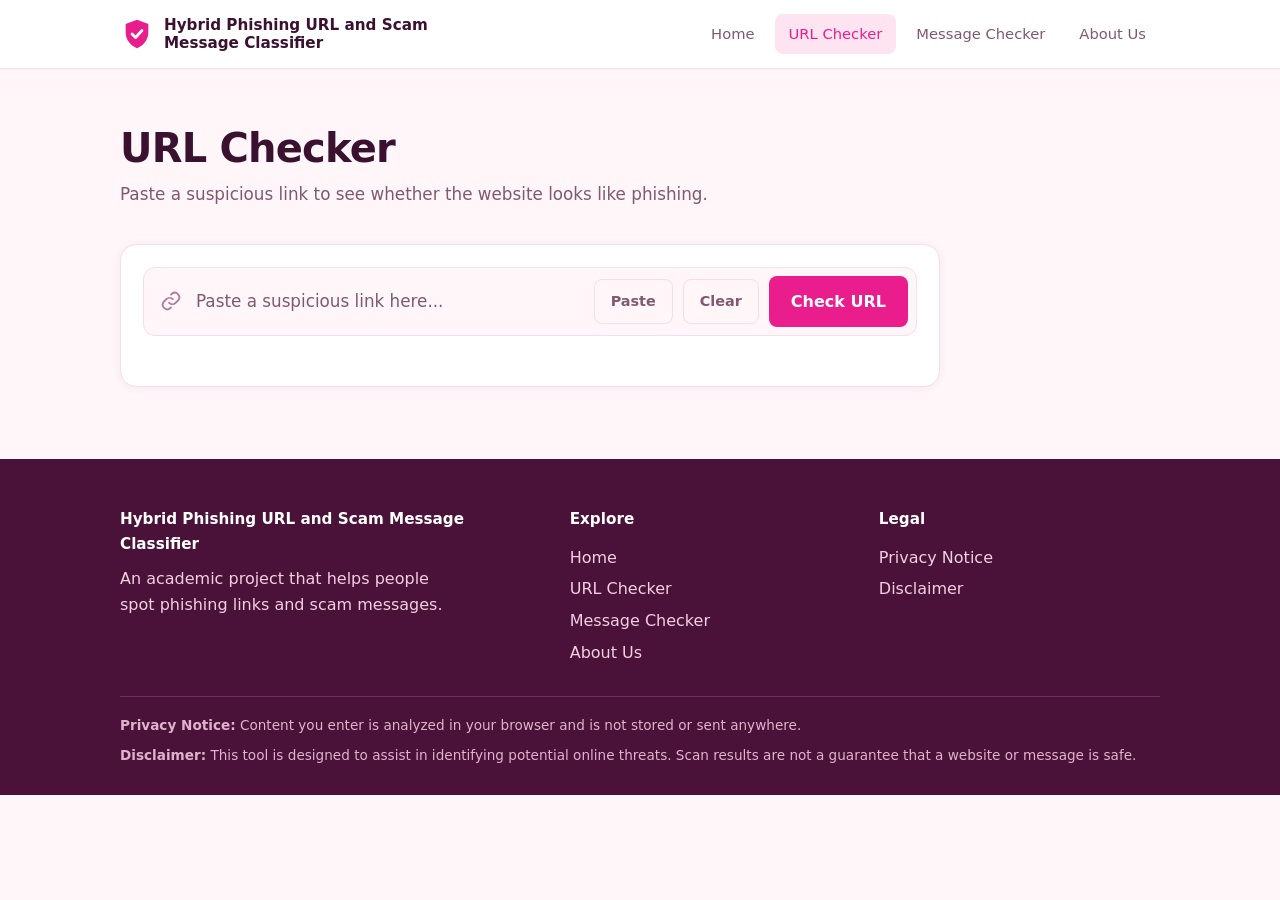
==== phishguard/src/phishguard/ui/url-checker.html @ 2243b6de "Add Naive Bayes classifier and comparison. Moved ui" ====
<!DOCTYPE html>
<html lang="en">
<head>
<meta charset="utf-8">
<meta name="viewport" content="width=device-width, initial-scale=1, viewport-fit=cover">
<title>URL Checker | Hybrid Phishing URL and Scam Message Classifier</title>
<link rel="stylesheet" href="css/styles.css">
</head>
<body>
<div id="app"></div>
<noscript>This site needs JavaScript turned on.</noscript>

<script src="js/url-classifier.js"></script>
<script src="js/common.js"></script>
<script src="js/layout.js"></script>
<script src="js/pages/url.js"></script>
</body>
</html>
---- phishguard/src/phishguard/ui/css/styles.css ----
/* ==========================================================
   Hybrid Phishing URL and Scam Message Classifier
   Shared stylesheet for every page
   ========================================================== */

/* ---------- Design tokens ---------- */
:root{--bg:#fff6fa;--surface:#fff;--ink:#3a1230;--muted:#80596f;--line:#f7dce9;--pink:#e91e8c;--pink-soft:#fde4f0;--green:#12a150;--green-soft:#e6f6ec;--blue:#e91e8c;--blue-soft:#fde4f0;--amber:#d98a00;--amber-soft:#fff4dc;--red:#d93a3a;--red-soft:#fdeaea;--shadow:0 1px 8px rgba(58,18,48,.06);
box-sizing:border-box;padding-top:env(safe-area-inset-top,0px);padding-bottom:env(safe-area-inset-bottom,0px)}
@media (prefers-color-scheme:dark){:root:not([data-theme="light"]){--bg:#1f0f1b;--surface:#2b1626;--ink:#fde8f3;--muted:#d3a9c2;--line:#4a2a40;--green-soft:#0f2e22;--blue-soft:#4a1a38;--pink-soft:#4a1a38;--amber-soft:#33280c;--red-soft:#361618;--shadow:0 10px 30px rgba(0,0,0,.35);color-scheme:dark}}
:root[data-theme="dark"]{--bg:#1f0f1b;--surface:#2b1626;--ink:#fde8f3;--muted:#d3a9c2;--line:#4a2a40;--green-soft:#0f2e22;--blue-soft:#4a1a38;--pink-soft:#4a1a38;--amber-soft:#33280c;--red-soft:#361618;--shadow:0 10px 30px rgba(0,0,0,.35);color-scheme:dark}

/* ---------- Base ---------- */
html{scroll-behavior:smooth;scroll-padding-top:calc(80px + env(safe-area-inset-top,0px))}
*{box-sizing:border-box}
body{margin:0;background:var(--bg);color:var(--ink);font-family:"Inter","Segoe UI",system-ui,-apple-system,Arial,sans-serif;line-height:1.6}
a{color:inherit;text-decoration:none}
:focus-visible{outline:3px solid var(--blue);outline-offset:2px}
.wrap{max-width:1080px;margin:0 auto;padding:0 20px}
section{padding:64px 0}
.hide{display:none!important}

/* ---------- Header and navigation ---------- */
header{position:sticky;top:env(safe-area-inset-top,0px);z-index:20;background:var(--surface);border-bottom:1px solid var(--line)}
.bar{display:flex;align-items:center;justify-content:space-between;gap:16px;min-height:68px}
.brand{display:flex;align-items:center;gap:10px;font-weight:700;font-size:.95rem;line-height:1.2;max-width:340px}
.brand svg{flex:none}
nav{display:flex;gap:6px}
nav a{padding:8px 14px;border-radius:8px;font-weight:500;font-size:.92rem;color:var(--muted);transition:.2s}
nav a:hover,nav a.on{background:var(--pink-soft);color:var(--pink)}
.menu{display:none;background:none;border:1px solid var(--line);border-radius:10px;padding:8px 12px;color:var(--ink);font-size:1rem;cursor:pointer}

/* ---------- Headings and text ---------- */
h2{font-size:clamp(1.5rem,3vw,2rem);margin:0 0 10px;letter-spacing:-.01em}
.lead{color:var(--muted);max-width:620px;margin:0 0 32px}
.center{text-align:center}.center .lead{margin-inline:auto}
.alt{background:var(--surface);border-block:1px solid var(--line)}

/* ---------- Home hero ---------- */
.hero{text-align:center;padding:64px 0 40px}
.hero h1{font-size:clamp(2rem,4.5vw,3rem);line-height:1.15;margin:18px auto 14px;max-width:780px;letter-spacing:-.02em}
.hero p.sub{max-width:620px;margin:0 auto 32px;color:var(--muted);font-size:1.1rem}
.shield{width:60px;height:60px;margin:0 auto}
.cta-grid{display:grid;grid-template-columns:repeat(auto-fit,minmax(260px,1fr));gap:18px;max-width:820px;margin:0 auto;text-align:left}
.cta{display:block;background:var(--surface);border:1px solid var(--line);border-radius:16px;box-shadow:var(--shadow);padding:24px;transition:.2s}
.cta:hover{border-color:var(--pink);transform:translateY(-2px)}
.cta h3{margin:0 0 6px;font-size:1.15rem}.cta p{margin:0 0 14px;color:var(--muted)}
.cta .go{color:var(--pink);font-weight:600}

/* ---------- Page heading for inner pages ---------- */
.page-head{padding:56px 0 8px}
.page-head h1{font-size:clamp(1.8rem,4vw,2.5rem);line-height:1.15;margin:0 0 10px;letter-spacing:-.02em}
.page-head p{margin:0;color:var(--muted);max-width:620px;font-size:1.05rem}
.tool{padding:28px 0 72px}

/* ---------- Checker card ---------- */
.checker{background:var(--surface);border:1px solid var(--line);border-radius:16px;box-shadow:var(--shadow);padding:22px;max-width:820px;text-align:left}
.checker.wide{max-width:none}
.field{display:flex;align-items:center;gap:10px;border:1px solid var(--line);border-radius:12px;padding:6px 8px 6px 16px;background:var(--bg);transition:.2s}
.field:focus-within{border-color:var(--blue);box-shadow:0 0 0 4px var(--blue-soft)}
.field.err{border-color:var(--red)}
.field input{flex:1;min-width:0;border:0;background:transparent;font:inherit;font-size:1.05rem;padding:14px 4px;color:var(--ink);outline:0}
.field input::placeholder,textarea::placeholder{color:var(--muted)}
textarea{width:100%;min-height:170px;resize:vertical;border:1px solid var(--line);border-radius:12px;padding:16px;font:inherit;background:var(--bg);color:var(--ink);transition:.2s}
textarea:focus{outline:0;border-color:var(--blue);box-shadow:0 0 0 4px var(--blue-soft)}
textarea.err{border-color:var(--red)}
.count{color:var(--muted);font-size:.88rem}
.row{display:flex;gap:10px;margin-top:14px;flex-wrap:wrap;align-items:center}
.row .grow{flex:1}
.msg-err{color:var(--red);font-size:.9rem;margin-top:10px;min-height:1.3em}

/* ---------- Buttons ---------- */
.btn{font:inherit;font-weight:600;border:0;border-radius:8px;padding:13px 22px;cursor:pointer;transition:.2s;display:inline-flex;align-items:center;gap:8px;justify-content:center}
.btn.primary{background:var(--pink);color:#fff}.btn.primary:hover{filter:brightness(1.08);transform:translateY(-1px)}
.btn.ghost{background:transparent;color:var(--muted);border:1px solid var(--line);padding:10px 16px;font-size:.9rem}
.btn.ghost:hover{color:var(--ink);background:var(--surface)}
.btn:disabled{opacity:.7;cursor:wait}
.spin{width:18px;height:18px;border-radius:50%;border:3px solid rgba(255,255,255,.4);border-top-color:#fff;animation:sp .7s linear infinite}
@keyframes sp{to{transform:rotate(360deg)}}

/* ---------- Result panel ---------- */
.result{margin-top:20px;border-radius:12px;border:1px solid var(--line);padding:22px;animation:pop .35s ease}
@keyframes pop{from{opacity:0;transform:translateY(8px)}}
.result.safe{background:var(--green-soft);border-color:var(--green)}
.result.warn{background:var(--amber-soft);border-color:var(--amber)}
.result.bad{background:var(--red-soft);border-color:var(--red)}
.rhead{display:flex;gap:16px;align-items:flex-start}
.rhead .ico{flex:none;width:52px;height:52px;border-radius:50%;display:grid;place-items:center;color:#fff;font-size:1.5rem;font-weight:800}
.safe .ico{background:var(--green)}.warn .ico{background:var(--amber)}.bad .ico{background:var(--red)}
.rhead h3{margin:0;font-size:1.35rem}.rhead p{margin:2px 0 0;color:var(--muted)}
.url{margin:16px 0;padding:10px 14px;border-radius:10px;background:var(--surface);border:1px solid var(--line);word-break:break-all;font-family:ui-monospace,Menlo,Consolas,monospace;font-size:.88rem}
.stats{display:grid;grid-template-columns:repeat(auto-fit,minmax(150px,1fr));gap:12px;margin:16px 0}
.stat{background:var(--surface);border:1px solid var(--line);border-radius:12px;padding:12px 14px}
.stat b{display:block;font-size:1.25rem}.stat span{color:var(--muted);font-size:.82rem}
.meter{height:8px;border-radius:99px;background:var(--line);overflow:hidden;margin-top:6px}
.meter i{display:block;height:100%;width:0;transition:width .8s ease;background:currentColor}
.safe .meter{color:var(--green)}.warn .meter{color:var(--amber)}.bad .meter{color:var(--red)}
.result h4{margin:18px 0 8px}
.result ul{margin:0;padding-left:20px}.result li{margin:4px 0}
.time{margin-top:14px;font-size:.82rem;color:var(--muted)}

/* ---------- Cards ---------- */
.grid3{display:grid;grid-template-columns:repeat(auto-fit,minmax(250px,1fr));gap:18px}
.card{background:var(--surface);border:1px solid var(--line);border-radius:14px;padding:26px;box-shadow:var(--shadow)}
.card .ci{width:44px;height:44px;border-radius:10px;display:grid;place-items:center;font-size:1.1rem;font-weight:700;color:var(--pink);background:var(--blue-soft);margin-bottom:14px}
.card h3{margin:0 0 6px;font-size:1.1rem}.card p{margin:0;color:var(--muted)}

/* ---------- About page ---------- */
.about{display:block;max-width:720px}
.about .box{background:var(--pink-soft);border-radius:20px;padding:26px}

/* ---------- Footer ---------- */
footer{background:var(--ink);color:#f3cfe2;padding:48px 0 28px;margin-top:0}
:root:not([data-theme="dark"]) footer{background:#4a1239}
.fgrid{display:grid;gap:28px;grid-template-columns:1.5fr 1fr 1fr}
footer h5{margin:0 0 10px;color:#fff;font-size:.95rem}
footer a{display:block;padding:3px 0;color:#f3cfe2}footer a:hover{color:#fff}
.disc{border-top:1px solid #7a2c61;margin-top:28px;padding-top:18px;font-size:.85rem;color:#e0b3cc}

/* ---------- Responsive ---------- */
@media(max-width:820px){
 .menu{display:block}
 nav{display:none;position:absolute;left:0;right:0;top:100%;background:var(--surface);border-bottom:1px solid var(--line);flex-direction:column;padding:10px 20px}
 nav.open{display:flex}
 .about,.fgrid{grid-template-columns:1fr}
 .field{flex-wrap:wrap;padding:10px}.field input{flex-basis:100%;order:1}
 .field .btn{flex:1}
 section{padding:52px 0}
}
@media(prefers-reduced-motion:reduce){*{animation:none!important;transition:none!important}}
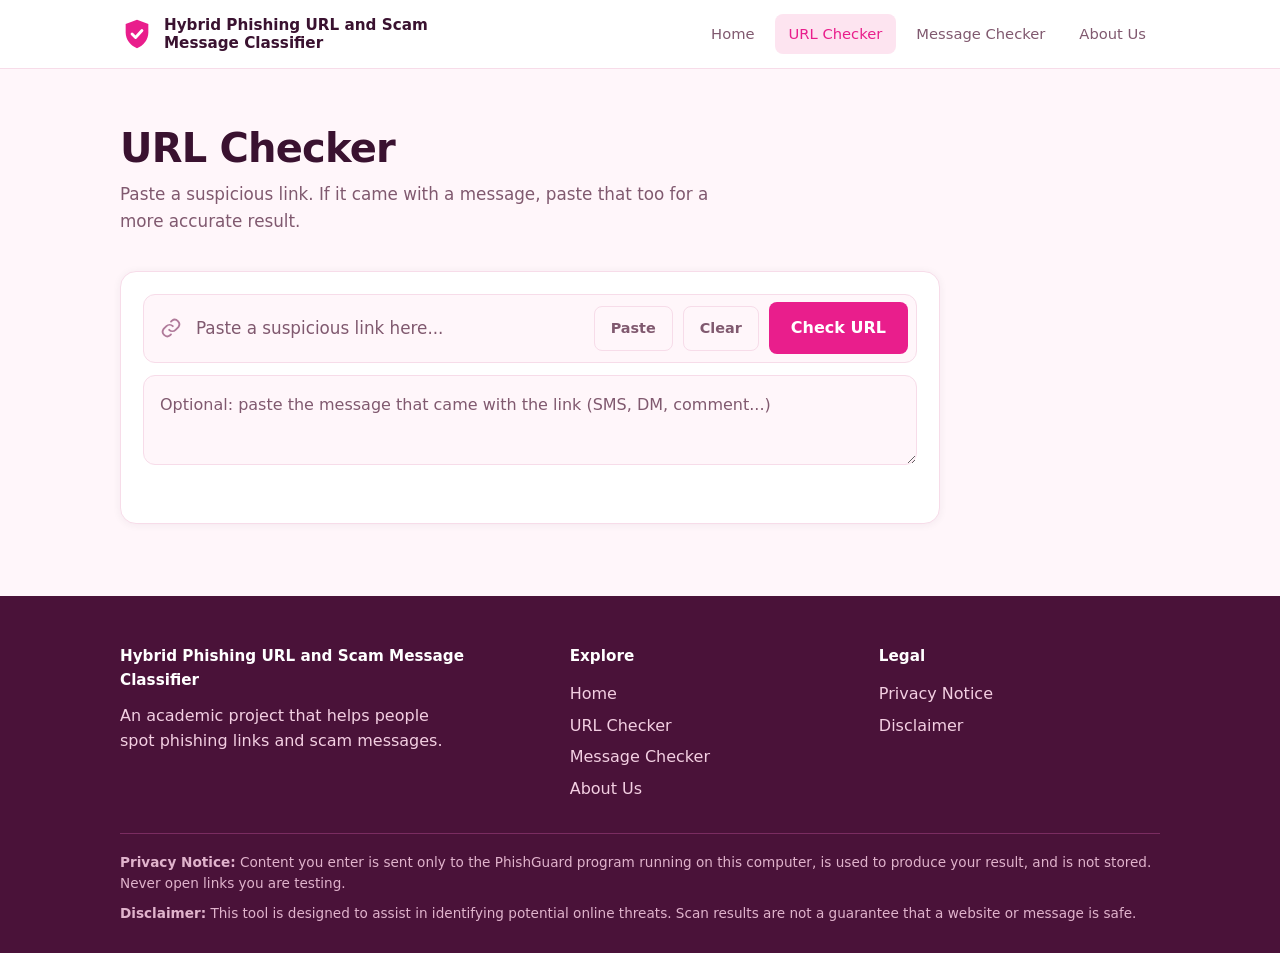
==== commit 04329733: "Working UI connected to Java server" ====
--- a/phishguard/src/phishguard/ui/url-checker.html
+++ b/phishguard/src/phishguard/ui/url-checker.html
@@ -10,7 +10,7 @@
 <div id="app"></div>
 <noscript>This site needs JavaScript turned on.</noscript>
 
-<script src="js/url-classifier.js"></script>
+<script src="js/api.js"></script>
 <script src="js/common.js"></script>
 <script src="js/layout.js"></script>
 <script src="js/pages/url.js"></script>
